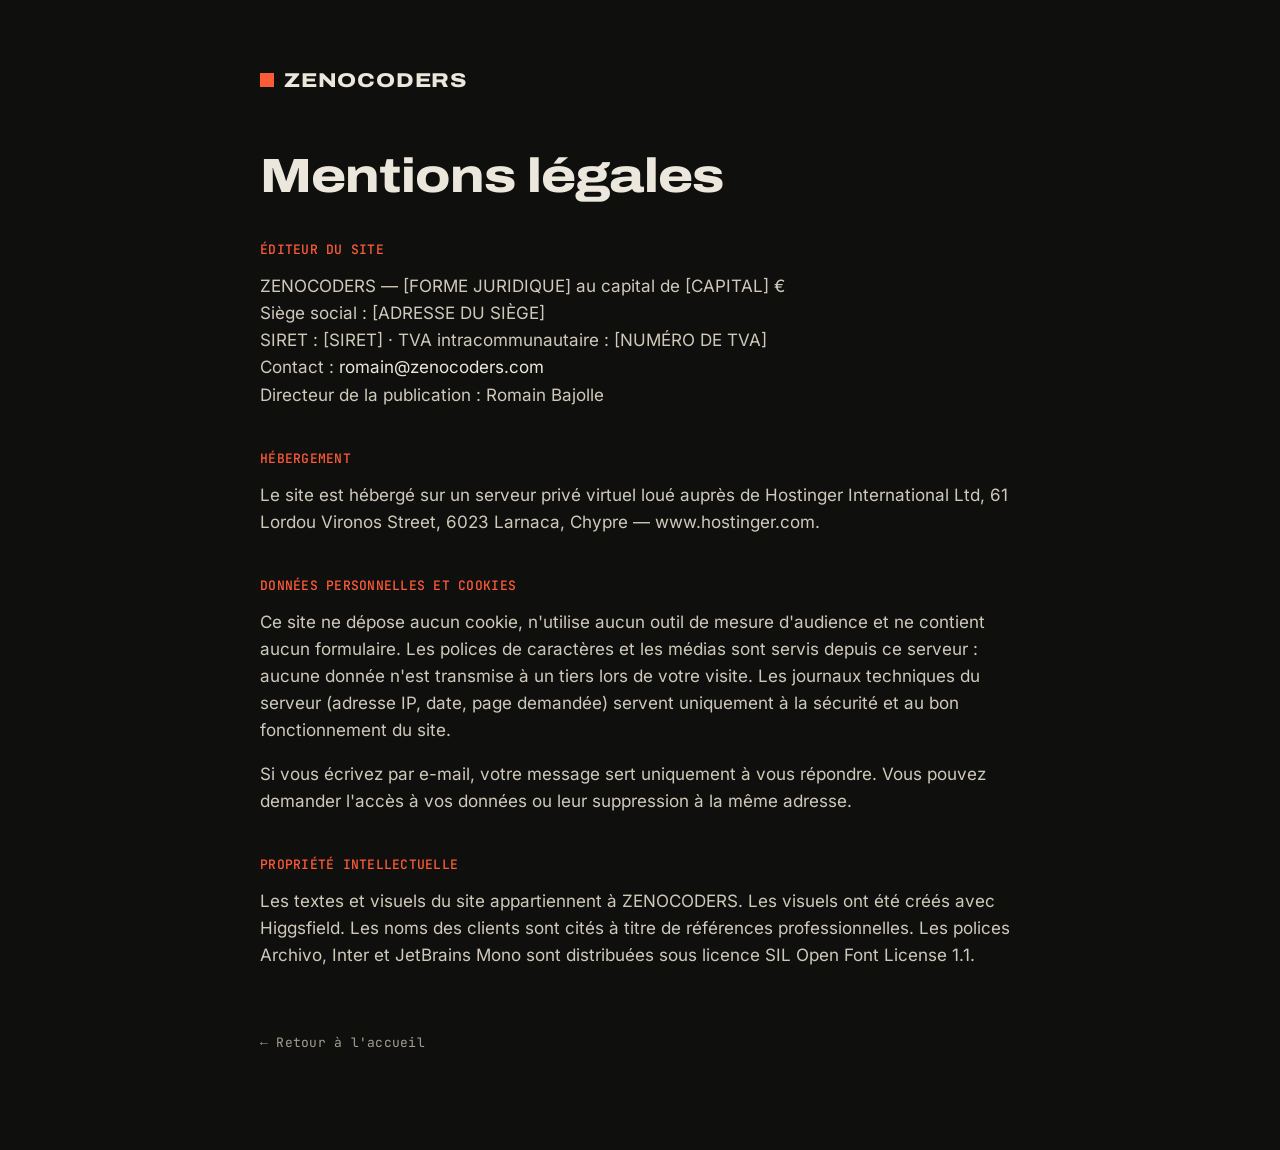
==== public/mentions-legales.html @ 15e5d064 "Site vitrine zenocoders.com : page d'accueil, mentions légales, nginx durci, runbook Co-Authored-By:" ====
<!doctype html>
<html lang="fr">
<head>
<meta charset="utf-8">
<meta name="viewport" content="width=device-width, initial-scale=1">
<title>Mentions légales — ZENOCODERS</title>
<meta name="robots" content="noindex">
<link rel="icon" href="favicon.svg" type="image/svg+xml">
<link rel="stylesheet" href="styles.css">
<script src="main.js" defer></script>
</head>
<body>
<div style="background: #0F100D; color: #ECE7DC; font-family: 'Inter', sans-serif; font-size: 17px; line-height: 1.6; min-height: 100vh">
<main style="max-width: 760px; margin: 0 auto; padding: 64px 24px 96px">
<a href="./" class="d" style="display: inline-flex; align-items: center; gap: 10px; font-weight: 800; font-size: 20px; letter-spacing: 0.04em"><span style="width: 14px; height: 14px; background: #FF5B37; display: inline-block"></span>ZENOCODERS</a>
<h1 class="d" style="margin: 56px 0 40px; font-size: 48px; line-height: 1; font-weight: 800">Mentions légales</h1>

<h2 class="m" style="font-size: 13px; color: #FF5B37; font-weight: 500; margin: 40px 0 12px">ÉDITEUR DU SITE</h2>
<p style="margin: 0; color: #CFC9BC">ZENOCODERS — [FORME JURIDIQUE] au capital de [CAPITAL] €<br>
Siège social : [ADRESSE DU SIÈGE]<br>
SIRET : [SIRET] · TVA intracommunautaire : [NUMÉRO DE TVA]<br>
Contact : <a href="#" class="js-mail" data-u="romain" data-d="zenocoders.com" data-text="1">romain [at] zenocoders.com</a><br>
Directeur de la publication : Romain Bajolle</p>

<h2 class="m" style="font-size: 13px; color: #FF5B37; font-weight: 500; margin: 40px 0 12px">HÉBERGEMENT</h2>
<p style="margin: 0; color: #CFC9BC">Le site est hébergé sur un serveur privé virtuel loué auprès de Hostinger International Ltd, 61 Lordou Vironos Street, 6023 Larnaca, Chypre — www.hostinger.com.</p>

<h2 class="m" style="font-size: 13px; color: #FF5B37; font-weight: 500; margin: 40px 0 12px">DONNÉES PERSONNELLES ET COOKIES</h2>
<p style="margin: 0; color: #CFC9BC">Ce site ne dépose aucun cookie, n'utilise aucun outil de mesure d'audience et ne contient aucun formulaire. Les polices de caractères et les médias sont servis depuis ce serveur : aucune donnée n'est transmise à un tiers lors de votre visite. Les journaux techniques du serveur (adresse IP, date, page demandée) servent uniquement à la sécurité et au bon fonctionnement du site.</p>
<p style="margin: 16px 0 0; color: #CFC9BC">Si vous écrivez par e-mail, votre message sert uniquement à vous répondre. Vous pouvez demander l'accès à vos données ou leur suppression à la même adresse.</p>

<h2 class="m" style="font-size: 13px; color: #FF5B37; font-weight: 500; margin: 40px 0 12px">PROPRIÉTÉ INTELLECTUELLE</h2>
<p style="margin: 0; color: #CFC9BC">Les textes et visuels du site appartiennent à ZENOCODERS. Les visuels ont été créés avec Higgsfield. Les noms des clients sont cités à titre de références professionnelles. Les polices Archivo, Inter et JetBrains Mono sont distribuées sous licence SIL Open Font License 1.1.</p>

<p class="m" style="margin: 64px 0 0; font-size: 13px"><a href="./" style="color: #A39E92">← Retour à l'accueil</a></p>
</main>
</div>
</body>
</html>
---- public/styles.css ----
@font-face{font-family:'Archivo';src:url(assets/fonts/archivo-var.woff2) format('woff2');font-weight:100 900;font-stretch:62% 125%;font-display:swap}
@font-face{font-family:'Inter';src:url(assets/fonts/inter-400.woff2) format('woff2');font-weight:400;font-display:swap}
@font-face{font-family:'Inter';src:url(assets/fonts/inter-500.woff2) format('woff2');font-weight:500;font-display:swap}
@font-face{font-family:'Inter';src:url(assets/fonts/inter-600.woff2) format('woff2');font-weight:600;font-display:swap}
@font-face{font-family:'JetBrains Mono';src:url(assets/fonts/jbmono-400.woff2) format('woff2');font-weight:400;font-display:swap}
@font-face{font-family:'JetBrains Mono';src:url(assets/fonts/jbmono-500.woff2) format('woff2');font-weight:500;font-display:swap}
html{scroll-behavior:smooth}
@media (prefers-reduced-motion:reduce){html{scroll-behavior:auto}}
a:focus-visible{outline:2px solid #FF5B37;outline-offset:3px}
body{margin:0;background:#0F100D}
a{color:#ECE7DC;text-decoration:none}a:hover{color:#FF5B37}
.d{font-family:'Archivo',sans-serif;font-stretch:118%;letter-spacing:-0.02em}
.m{font-family:'JetBrains Mono',monospace;letter-spacing:0.02em}
.m-row{}
@media (max-width:720px){
.m-row{grid-template-columns:1fr!important;gap:6px!important}
.m-row>*{grid-column:auto!important}
.sec{padding-top:72px!important;padding-left:20px!important;padding-right:20px!important}
.navl{display:none!important}
.hv{height:240px!important}
}
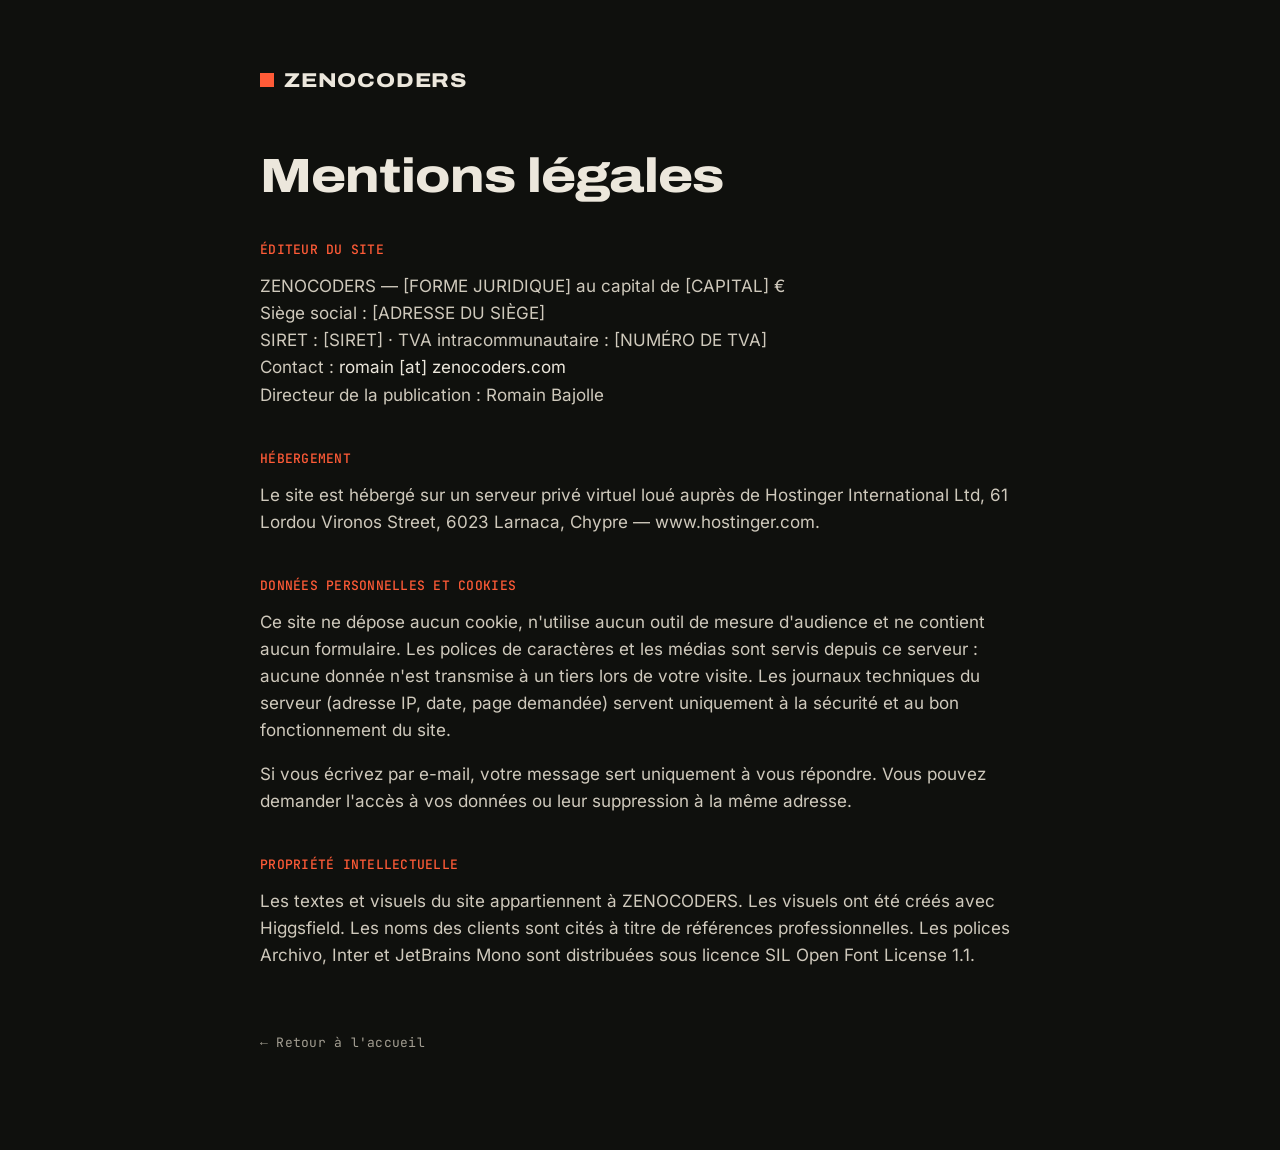
==== commit 023d5fa9: "Adresse e-mail assemblée au clic, lecture vidéo forcée pour Safari - Le bouton de contact affiche « " ====
--- a/public/mentions-legales.html
+++ b/public/mentions-legales.html
@@ -19,7 +19,7 @@
 <p style="margin: 0; color: #CFC9BC">ZENOCODERS — [FORME JURIDIQUE] au capital de [CAPITAL] €<br>
 Siège social : [ADRESSE DU SIÈGE]<br>
 SIRET : [SIRET] · TVA intracommunautaire : [NUMÉRO DE TVA]<br>
-Contact : <a href="#" class="js-mail" data-u="romain" data-d="zenocoders.com" data-text="1">romain [at] zenocoders.com</a><br>
+Contact : <a href="#" class="js-mail" data-u="romain" data-d="zenocoders.com">romain [at] zenocoders.com</a><br>
 Directeur de la publication : Romain Bajolle</p>
 
 <h2 class="m" style="font-size: 13px; color: #FF5B37; font-weight: 500; margin: 40px 0 12px">HÉBERGEMENT</h2>
